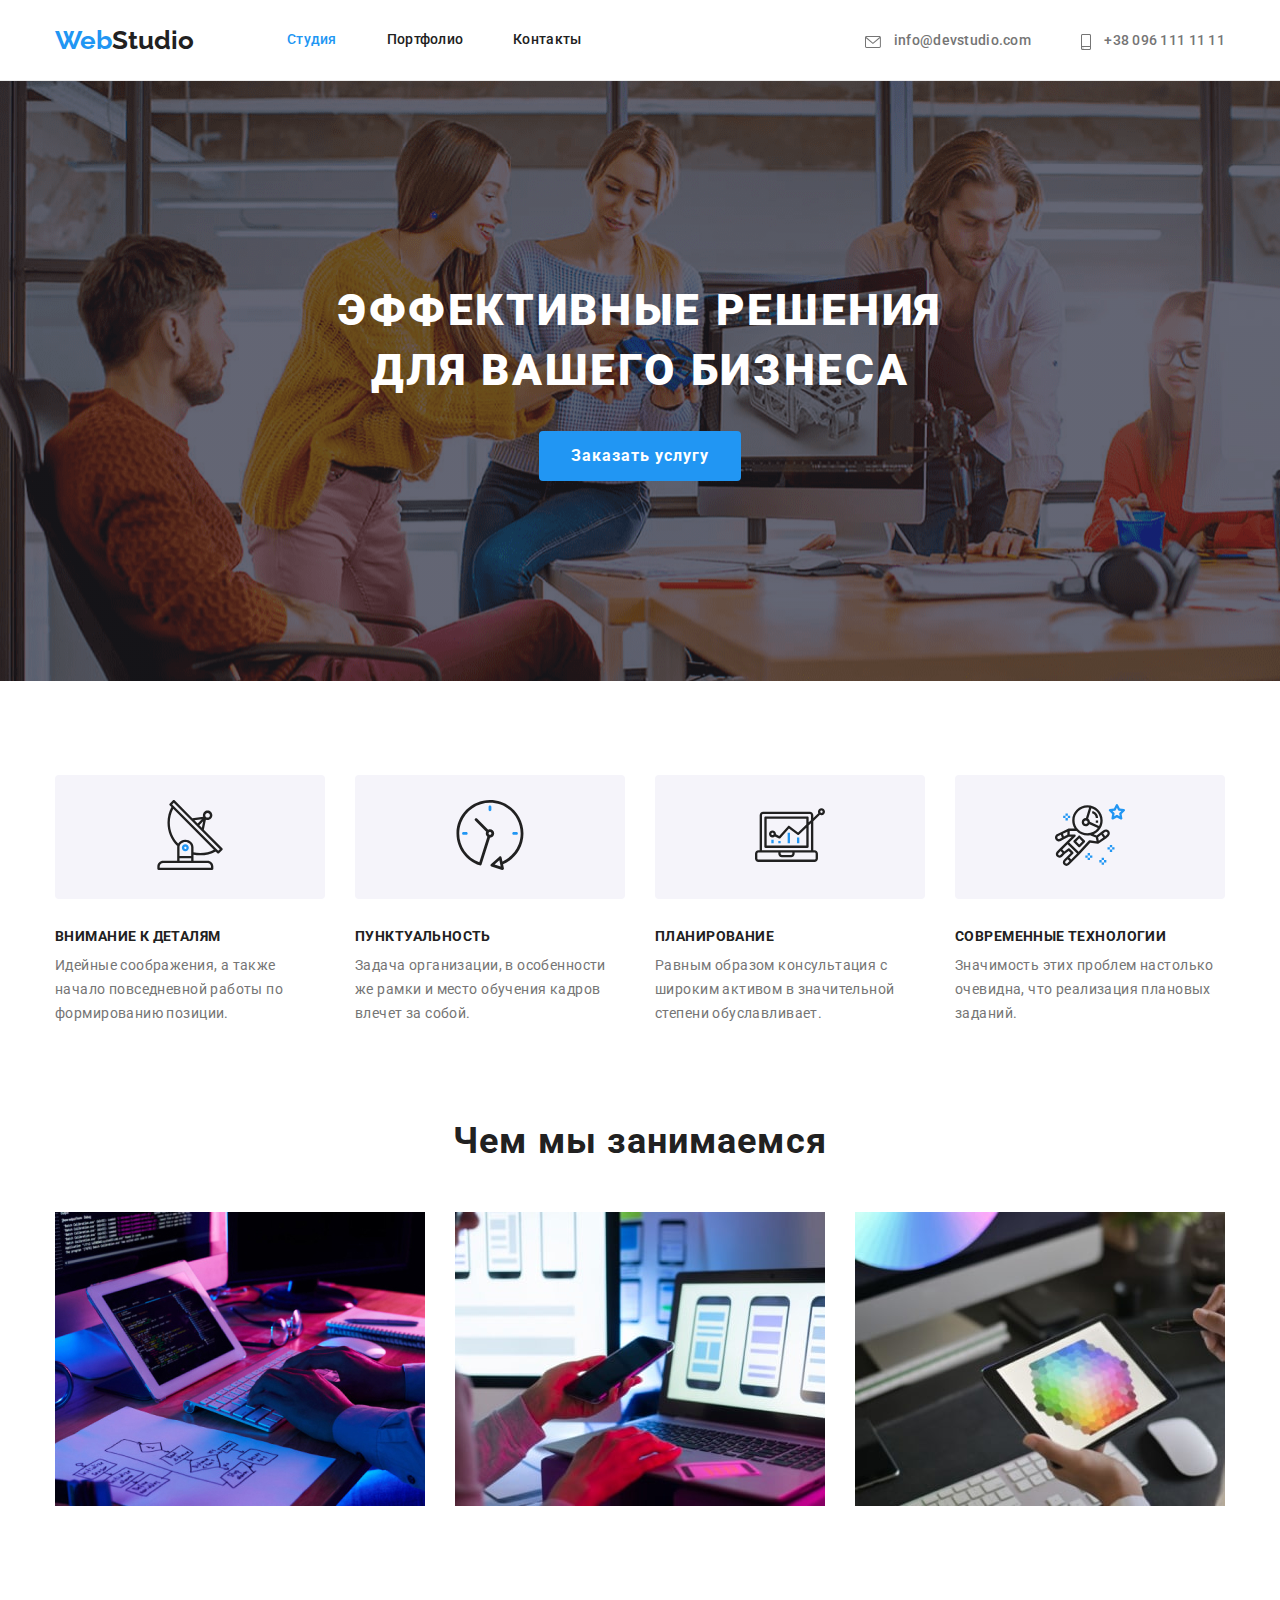
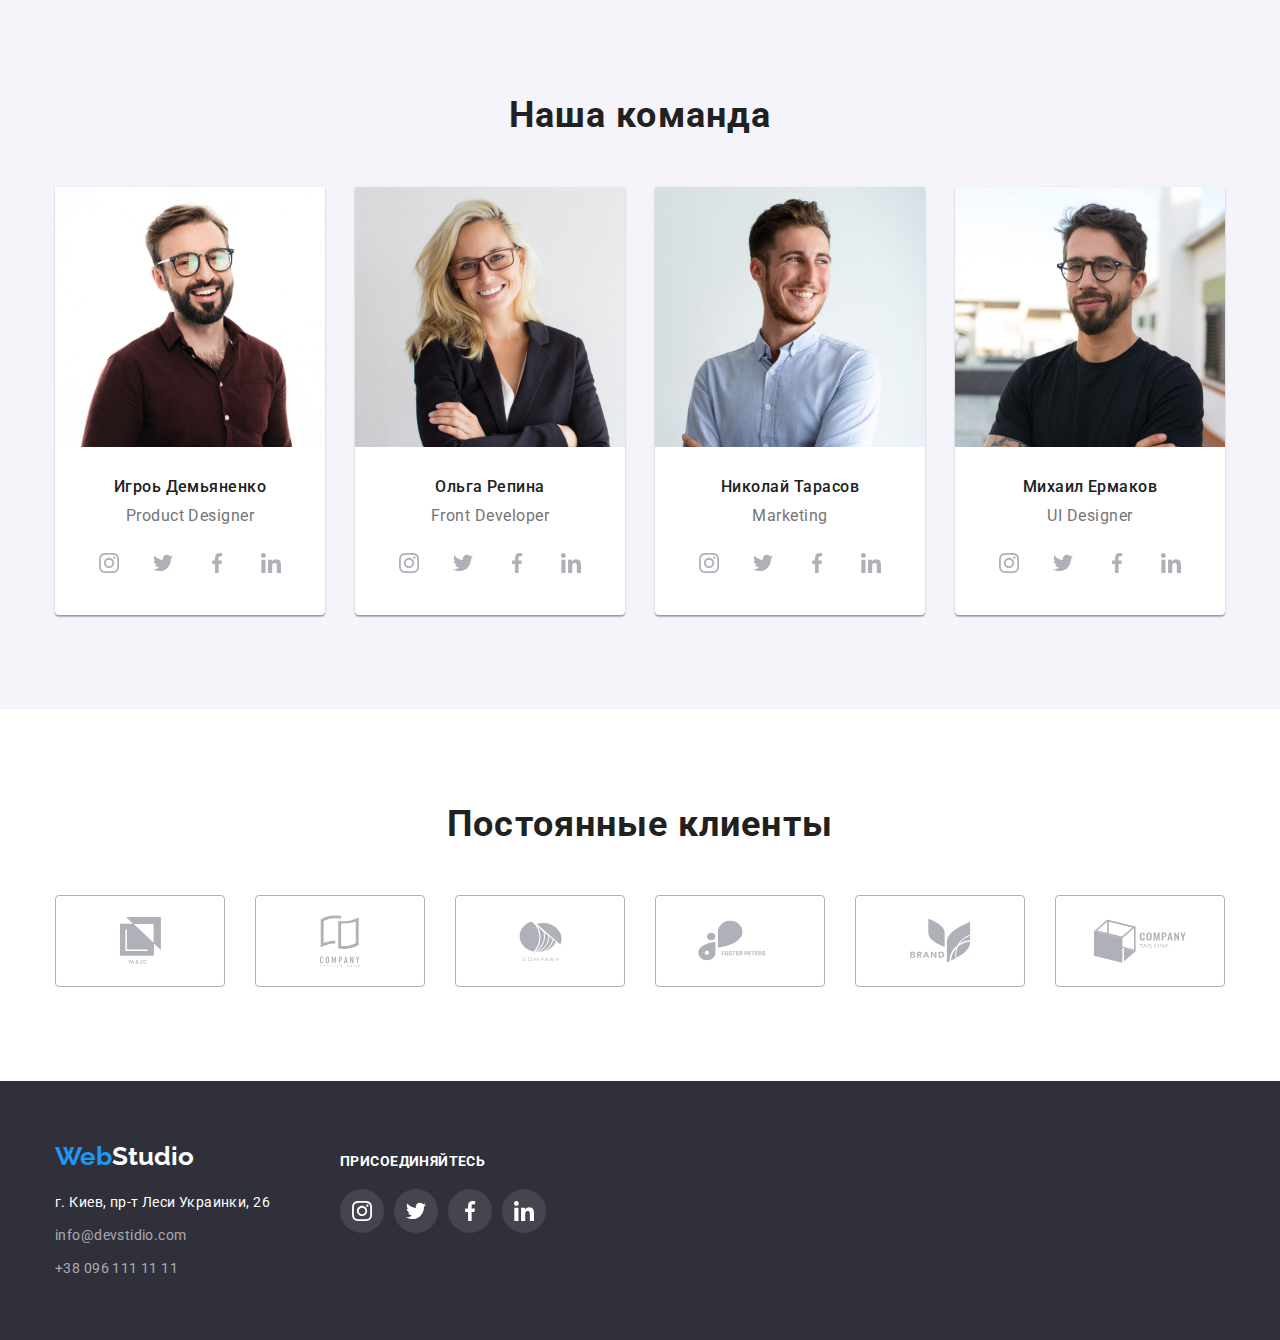
==== index.html @ 366e2a48 "First time" ====
<!DOCTYPE html>
<html lang="ru">
<head>
    <link rel="stylesheet" href="https://cdnjs.cloudflare.com/ajax/libs/modern-normalize/1.1.0/modern-normalize.min.css"
    integrity="sha512-wpPYUAdjBVSE4KJnH1VR1HeZfpl1ub8YT/NKx4PuQ5NmX2tKuGu6U/JRp5y+Y8XG2tV+wKQpNHVUX03MfMFn9Q=="
    crossorigin="anonymous" referrerpolicy="no-referrer" />
    <meta charset="UTF-8">
    <meta http-equiv="X-UA-Compatible" content="IE=edge">
    <meta name="viewport" content="width=device-width, initial-scale=1.0">
    <!-- Титул сайта -->
    <title>Главная</title>
    <!-- Шрифты -->
    <link rel="preconnect" href="https://fonts.googleapis.com">
    <link rel="preconnect" href="https://fonts.gstatic.com" crossorigin>
    <link href="https://fonts.googleapis.com/css2?family=Raleway:wght@400;500;700&family=Roboto:wght@400;500&display=swap" rel="stylesheet">
    <!-- Ссылка на CSs -->
    <link rel="stylesheet" href="css/style.css">
</head>

<body>
     <!-- Верхушка. Не изменяемая -->
    <header class="first-block">
        <div class="container">
            <!-- Логотип -->
            <a  href="" class="websudio link" lang="en"><span class="bluestudio">Web</span>Studio</a>   
            <!-- Навигация странницы -->
            <nav class="header-nav">
                <ul class="nav-list list">
                    <li class="nav-item"><a class="nav-element-blue link current" href="./index.html">Студия</a></li>
                    <li class="nav-item"><a class="nav-element-blue link" href="./portfolio.html">Портфолио</a></li>
                    <li class="nav-item"><a class="nav-element-blue link" href="">Контакты</a></li>
                </ul>
            </nav>
            <!-- Контакты мейл и телефон -->
            <ul class="email-phone list">
                <li class="item">
                    <a class="email link" href="mailto:info@devstidio.com">
                        <svg class="header-icon" width="16" height="12">
                            <use href="/image/sprite.svg#icon-envelope"></use>
                        </svg>
                        info@devstudio.com
                    </a>
                </li>
                <li class="item">
                    <a class="phone-number link" href="tel:+380961111111">
                        <svg class="header-icon" width="10" height="16">
                            <use href="/image/sprite.svg#icon-smartphone"></use>
                        </svg>
                        +38 096 111 11 11
                    </a>
                </li>
            </ul>
        </div>
    </header>
    <main class="main">
        <!-- Фон с текстом / Герой -->
        <section class="main-first-section">
            <h1 class="title-text">Эффективные решения<br> для вашего бизнеса</h1>
            <button class="main-button button" type="button">Заказать услугу</button>
        </section>
        <!-- Наши качества -->
        <section class="features-section">
            <div class="container">
                <ul class="features list"> 
                    <!-- Внимание к деталям -->
                    <li class="features-element item">
                        <div class="features-container">
                            <svg class="features-icon" width="70" height="70">
                                <use href="/image/sprite.svg#icon-antenna-1"></use>
                            </svg>
                        </div>
                        <h3 class="features-title">Внимание к деталям</h3>
                        <p class="features-text">Идейные соображения, а также начало повседневной работы по формированию позиции.</p>
                    </li>
                    <!-- Пунктуальность -->
                    <li class="features-element item">
                        <div class="features-container">
                            <svg class="features-icon" width="70" height="70">
                                <use href="/image/sprite.svg#icon-clock-1"></use>
                            </svg>
                        </div>
                        <h3 class="features-title">Пунктуальность</h3>
                        <p class="features-text">Задача организации, в особенности же рамки и место обучения кадров влечет за собой.</p>
                    </li>
                    <!-- Планирование -->
                    <li class="features-element item">
                        <div class="features-container">
                            <svg class="features-icon" width="70" height="70">
                                <use href="/image/sprite.svg#icon-diagram-1"></use>
                            </svg>
                        </div>
                        <h3 class="features-title">Планирование</h3>
                        <p class="features-text">Равным образом консультация с широким активом в значительной степени обуславливает.</p>
                    </li>
                    <!-- Современные технологии -->
                    <li class="features-element item">
                        <div class="features-container">
                            <svg class="features-icon" width="70" height="70">
                                <use href="/image/sprite.svg#icon-astronaut-1"></use>
                            </svg>
                        </div>
                        <h3 class="features-title">Современные технологии</h3>
                        <p class="features-text">Значимость этих проблем настолько очевидна, что реализация плановых заданий.</p>
                    </li>
                </ul>
            </div>
        </section>
        <!-- Чем мы занимаемся -->
        <section class="work">
            <div class="container">
                <h2 class="work-title">Чем мы занимаемся</h2>
                <!-- Флекс с картинками -->
                <ul class="work-list list">
                    <li class="work-image item"><img class="work-image" src="image/img-1.jpg" width="370" height="294" alt="блокноты и планшет"></li>
                    <li class="work-image item"><img class="work-image" src="image/img-2.jpg" width="370" height="294" alt="презентация на экранах"></li>
                    <li class="work-image item"><img class="work-image" src="image/img-3.jpg" width="370" height="294" alt="рисование с помощью палитры"></li>
                </ul>
            </div>
        </section>
        <!-- Наша команда -->
        <section class="team">
            <div class="container">
                <h2 class="team-title">Наша команда</h2>
                <!-- Флекс с блоками -->
                <ul class="team-list list">
                    <!-- Игорь Демьяненко -->
                    <li class="team-item item">
                        <img class="team-images" src="image/img-igor.jpg" width="270" height="260" alt="Игорь Демьяненко">
                        <div class="card-box">
                            <h3 class="name">Игроь Демьяненко</h3>
                            <p class="profession" lang="en">Product Designer</p>
                            <ul class="social-list-icon">
                                <li class="social-item item"><a class="social-link link" href="">
                                    <svg class="social-icon" width="20" height="20">
                                        <use href="/image/sprite.svg#icon-instagram"></use>
                                    </svg></a>
                                </li>
                                <li class="social-item item"><a class="social-link link" href="">
                                        <svg class="social-icon" width="20" height="20">
                                            <use href="/image/sprite.svg#icon-twitter"></use>
                                        </svg></a>
                                </li>
                                <li class="social-item item"><a class="social-link link" href="">
                                        <svg class="social-icon" width="20" height="20">
                                            <use href="/image/sprite.svg#icon-facebook"></use>
                                        </svg></a>
                                </li>
                                <li class="social-item item"><a class="social-link link" href="">
                                        <svg class="social-icon" width="20" height="20">
                                            <use href="/image/sprite.svg#icon-linkedin"></use>
                                        </svg></a>
                                </li>
                            </ul>
                        </div>
                    </li>
                    <!-- Ольга Репина -->
                    <li class="team-item item">
                        <img class="team-images" src="image/img-olga.jpg" width="270" height="260" alt="Ольга Репина">
                        <div class="card-box">
                            <h3 class="name">Ольга Репина</h3>
                            <p class="profession" lang="en">Front Developer</p>
                            <ul class="social-list-icon">
                                <li class="social-item item"><a class="social-link link" href="">
                                    <svg class="social-icon" width="20" height="20">
                                        <use href="/image/sprite.svg#icon-instagram"></use>
                                    </svg></a>
                                </li>
                                <li class="social-item item"><a class="social-link link" href="">
                                        <svg class="social-icon" width="20" height="20">
                                            <use href="/image/sprite.svg#icon-twitter"></use>
                                        </svg></a>
                                </li>
                                <li class="social-item item"><a class="social-link link" href="">
                                        <svg class="social-icon" width="20" height="20">
                                            <use href="/image/sprite.svg#icon-facebook"></use>
                                        </svg></a>
                                </li>
                                <li class="social-item item"><a class="social-link link" href="">
                                        <svg class="social-icon" width="20" height="20">
                                            <use href="/image/sprite.svg#icon-linkedin"></use>
                                        </svg></a>
                                </li>
                            </ul>
                        </div>
                    </li>
                    <!-- Николай Тарасов -->
                    <li class="team-item item">
                        <img class="team-images" src="image/img-nikolay.jpg" width="270" height="260" alt="Николай Тарасов">
                        <div class="card-box">
                            <h3 class="name">Николай Тарасов</h3>
                            <p class="profession" lang="en">Marketing</p>
                            <ul class="social-list-icon">
                                <li class="social-item item"><a class="social-link link" href="">
                                    <svg class="social-icon" width="20" height="20">
                                        <use href="/image/sprite.svg#icon-instagram"></use>
                                    </svg></a>
                                </li>
                                <li class="social-item item"><a class="social-link link" href="">
                                        <svg class="social-icon" width="20" height="20">
                                            <use href="/image/sprite.svg#icon-twitter"></use>
                                        </svg></a>
                                </li>
                                <li class="social-item item"><a class="social-link link" href="">
                                        <svg class="social-icon" width="20" height="20">
                                            <use href="/image/sprite.svg#icon-facebook"></use>
                                        </svg></a>
                                </li>
                                <li class="social-item item"><a class="social-link link" href="">
                                        <svg class="social-icon" width="20" height="20">
                                            <use href="/image/sprite.svg#icon-linkedin"></use>
                                        </svg></a>
                                </li>
                            </ul>
                        </div>
                    </li>
                    <!-- Михаил Ермаков -->
                    <li class="team-item item">
                        <img class="team-images" src="image/img-mihail.jpg" width="270" height="260" alt="Михаил Ермаков">
                        <div class="card-box">
                            <h3 class="name">Михаил Ермаков</h3>
                            <p class="profession" lang="en">UI Designer</p>
                            <ul class="social-list-icon">
                                <li class="social-item item"><a class="social-link link" href="">
                                    <svg class="social-icon" width="20" height="20">
                                        <use href="/image/sprite.svg#icon-instagram"></use>
                                    </svg></a>
                                </li>
                                <li class="social-item item"><a class="social-link link" href="">
                                        <svg class="social-icon" width="20" height="20">
                                            <use href="/image/sprite.svg#icon-twitter"></use>
                                        </svg></a>
                                </li>
                                <li class="social-item item"><a class="social-link link" href="">
                                        <svg class="social-icon" width="20" height="20">
                                            <use href="/image/sprite.svg#icon-facebook"></use>
                                        </svg></a>
                                </li>
                                <li class="social-item item"><a class="social-link link" href="">
                                        <svg class="social-icon" width="20" height="20">
                                            <use href="/image/sprite.svg#icon-linkedin"></use>
                                        </svg></a>
                                </li>
                            </ul>
                        </div>
                    </li>
                </ul>
            </div>
        </section>
        <section>
            <div class="container">
                <h2 class="our-clients">Постоянные клиенты</h2>
                <ul class="clients-list">
                    <li class="clients-item">
                        <a class="clients-link" href="">
                            <svg class="client-icon" width="41" height="47">
                                <use href="/image/sprite.svg#icon-company-1"></use>
                            </svg>
                        </a>
                    </li>
                    <li class="clients-item">
                        <a class="clients-link" href="">
                            <svg class="client-icon" width="40" height="52">
                                <use href="/image/sprite.svg#icon-company-2"></use>
                            </svg>
                        </a>
                    </li>
                    <li class="clients-item">
                        <a class="clients-link" href="">
                            <svg class="client-icon" width="43" height="42">
                                <use href="/image/sprite.svg#icon-company-3"></use>
                            </svg>
                        </a>
                    </li>
                    <li class="clients-item">
                        <a class="clients-link" href="">
                            <svg class="client-icon" width="84" height="41">
                                <use href="/image/sprite.svg#icon-company-4"></use>
                            </svg>
                        </a>
                    </li>
                    <li class="clients-item">
                        <a class="clients-link" href="">
                            <svg class="client-icon" width="63" height="45">
                                <use href="/image/sprite.svg#icon-company-5"></use>
                            </svg>
                        </a>
                    </li>
                    <li class="clients-item">
                        <a class="clients-link" href="">
                            <svg class="client-icon" width="94" height="44">
                                <use href="/image/sprite.svg#icon-company-6"></use>
                            </svg>
                        </a>
                    </li>
                </ul>
            </div>
        </section>
    </main>
    <!-- Подвал -->
    <footer class="footer">
        <div class="container footer-conatiner">
            <div class="first-footer-container"><a class="footer-websudio link" href="" lang="en">Web<span class="footer-studio">Studio</span></a>
                <address class="address">
                    <ul class="address-list list">
                        <li class="address-item item"><a class="address-link link" href="https://goo.gl/maps/jx5UDZ7HyUH2J9UP6" target="blank" rel="nofollow noopener noreferrer" >г. Киев, пр-т Леси Украинки, 26</a></li>
                        <li class="address-item item"><a class="footer-email link" href="mailto:info@devstidio.com">info@devstidio.com</a></li>
                        <li class="address-item item"><a class="footer-phone-number link" href="tel:+380961111111">+38 096 111 11 11</a></li>
                    </ul>
                </address>
            </div>
            <div class="second-footer-container">
                <p class="footer-social-text">Присоединяйтесь</p>
                <ul class="footer-social-list-icon">
                    <li class="footer-social-item item"><a class="footer-social-link link" href="">
                            <svg class="footer-social-icon" width="20" height="20">
                                <use href="/image/sprite.svg#icon-instagram"></use>
                            </svg></a>
                    </li>
                    <li class="footer-social-item item"><a class="footer-social-link link" href="">
                            <svg class="footer-social-icon" width="20" height="20">
                                <use href="/image/sprite.svg#icon-twitter"></use>
                            </svg></a>
                    </li>
                    <li class="footer-social-item item"><a class="footer-social-link link" href="">
                            <svg class="footer-social-icon" width="20" height="20">
                                <use href="/image/sprite.svg#icon-facebook"></use>
                            </svg></a>
                    </li>
                    <li class="footer-social-item item"><a class="footer-social-link link" href="">
                            <svg class="footer-social-icon" width="20" height="20">
                                <use href="/image/sprite.svg#icon-linkedin"></use>
                            </svg></a>
                    </li>
                </ul>
            </div>
        </div>
    </footer>
</body>
</html>
---- css/style.css ----
/*Обнуление*/
* {
  padding: 0;
  margin: 0;
  border: 0;
}
html {
  box-sizing: border-box;
}
*,
*::after,
*::before {
  box-sizing: inherit;
}
:root {
  --main-title-color: #fff;
  --secondary-title-color: #212121;
  --main-text-color: #212121;
  --secondery-text-color: #757575;
  --accent-color: #2196f3;
  --main-backround-color: #2f303a;
  --secondary-bacground-color: #2196f3;
  --third-bacground-color: #f5f4fa;
  --main-basic-white: #fff;
  --border-color: #ececec;
  --icon-colors: #afb1b8;
}
body {
  font-family: "roboto", sans-serif;
  color: var(--main-text-color);
}
ul {
  list-style: none;
}
a {
  text-decoration: none;
  color: var(--main-text-color);
}
.container {
  width: 1200px;
  padding: 0 15px;
  margin-left: auto;
  margin-right: auto;
}
/* ------------------HEADER-------------------- */
.link {
  text-decoration: none;
}
.link:visited {
  color: var(--main-text-color);
}
.list {
  list-style: none;
}
.first-block {
  border-bottom: 1px solid var(--border-color);
}
.header-nav {
  margin-left: 93px;
}
.first-block .container {
  display: flex;
  align-items: center;
}
.nav-list .link {
  padding: 32px 0px;
}
.email-phone .link {
  padding: 32px 0px;
}
.websudio {
  font-family: "Raleway", sans-serif;
  font-weight: 700;
  font-size: 26px;
  text-decoration: none;
  padding: 24px 0px;
}
.websudio:visited {
  color: var(--main-text-color);
}
.bluestudio {
  color: var(--accent-color);
}
.nav-list {
  display: flex;
  font-family: "Roboto", sans-serif;
  font-weight: 500;
  font-size: 14px;
  line-height: 1.14;
  letter-spacing: 0.02em;
}
.nav-item:not(:last-child) {
  margin-right: 50px;
}
.nav-element-blue {
  display: block;
}
.nav-element-blue:hover,
.nav-element-blue:focus {
  color: var(--accent-color);
}
.nav-element-blue.current {
  color: var(--accent-color);
}

/* EMAIL AND PHONE NUMBER */
.email-phone {
  display: flex;
  margin-left: auto;
}
.email-phone .item + .item {
  margin-left: 50px;
}
.email,
.phone-number {
  text-decoration: none;
  font-style: normal;
  font-weight: 500;
  font-size: 14px;
  line-height: 1.14;
  letter-spacing: 0.02em;
  color: var(--secondery-text-color);
}
.email:hover,
.email:focus {
  color: var(--accent-color);
}
.phone-number:hover,
.phone-number:focus {
  color: var(--accent-color);
}
.header-icon {
  margin-right: 10px;
  fill: currentColor;
  vertical-align: middle;
}

/* ------------------HERO-------------------- */
.main-first-section {
  background-image: linear-gradient(
      rgba(47, 48, 58, 0.4),
      rgba(47, 48, 58, 0.4)
    ),
    url(/image/hero-background-min.png);
  text-align: center;
  padding: 200px 0px;
  max-width: 1600px;
  margin: 0 auto;
}
.title-text {
  display: block;
  font-style: normal;
  font-weight: 900;
  font-size: 44px;
  line-height: 1.36;
  letter-spacing: 0.06em;
  text-transform: uppercase;
  color: var(--main-title-color);
}
.main-button {
  font-family: inherit;
  margin-top: 30px;
  padding: 10px 32px 10px 32px;
  font-weight: 700;
  font-size: 16px;
  line-height: 1.87;
  letter-spacing: 0.06em;
  background-color: var(--secondary-bacground-color);
  color: var(--main-title-color);
  min-width: 200px;
}
.button {
  border-radius: 4px;
}
/* ------------------FEATURES-------------------- */
.features-section {
  padding: 94px 0;
}
.features {
  display: flex;
}
.features .item {
  width: calc((100% - 90px) / 4);
}
.features .item + .item {
  margin-left: 30px;
  /* width: 270px; */
}
.features-title {
  font-weight: 700;
  font-size: 14px;
  line-height: 1.14;
  letter-spacing: 0.03em;
  text-transform: uppercase;
}
.features-text {
  margin-top: 10px;
  width: 270px;
  font-size: 14px;
  line-height: 1.71;
  letter-spacing: 0.03em;
  color: var(--secondery-text-color);
}
/* ------------------WORK-------------------- */
.work {
  padding-bottom: 94px;
}
.work-title {
  font-weight: 700;
  font-size: 36px;
  line-height: 1.17;
  text-align: center;
  letter-spacing: 0.03em;
  margin-bottom: 50px;
}
.work-list {
  display: flex;
  justify-content: space-between;
  flex-wrap: wrap;
}
.work-image {
  display: block;
}
.features-container {
  background-color: #f5f4fa;
  border-radius: 4px;
  padding-top: 25px;
  padding-bottom: 25px;
  margin-bottom: 30px;
  text-align: center;
}

/* ------------------TEAM-------------------- */
.team {
  background-color: var(--third-bacground-color);
  padding-top: 94px;
  padding-bottom: 94px;
}
.team-title {
  margin-bottom: 50px;
  font-weight: 700;
  font-size: 36px;
  line-height: 1.17;
  text-align: center;
  letter-spacing: 0.03em;
}
.team-list {
  display: flex;
}
.team-item {
  background-color: var(--main-basic-white);
  /* width: 270px; */
  width: calc((100% - 90px) / 4);
  box-shadow: 0px 1px 3px rgba(0, 0, 0, 0.12), 0px 1px 1px rgba(0, 0, 0, 0.14),
    0px 2px 1px rgba(0, 0, 0, 0.2);
  border-radius: 0px 0px 4px 4px;
}
.team-item + .team-item {
  margin-left: 30px;
}
.team-images {
  display: block;
}
.card-box {
  margin: 30px 0px;
}
.name {
  font-weight: 500;
  font-size: 16px;
  line-height: 1.19;
  text-align: center;
  letter-spacing: 0.03em;
}
.profession {
  font-weight: normal;
  font-size: 16px;
  line-height: 1.19;
  text-align: center;
  letter-spacing: 0.03em;
  color: var(--secondery-text-color);
  margin-top: 10px;
}
.social-list-icon {
  display: flex;
  justify-content: center;
  margin-top: 16px;
}
.social-link {
  width: 100%;
  height: 100%;
  border-radius: 50%;
  display: flex;
  justify-content: center;
  background-color: #ffffff;
  align-items: center;
}
.social-list-icon .social-item + .social-item {
  margin-left: 10px;
}
.social-item {
  width: 44px;
  height: 44px;
}
.social-icon {
  fill: var(--icon-colors);
}
.social-link:hover .social-icon,
.social-link:focus .social-icon {
  fill: #fff;
}
.social-link:hover,
.social-link:focus {
  background-color: var(--accent-color);
}

/* ------------------НАШИ КЛИЕНТЫ-------------- */
.our-clients {
  font-weight: 700;
  font-size: 36px;
  line-height: 1.17;
  text-align: center;
  letter-spacing: 0.03em;
  padding-top: 94px;
}
.clients-list {
  margin-top: 50px;
  padding-bottom: 94px;
  display: flex;
  justify-content: space-between;
}
.clients-item {
  width: 170px;
  height: 92px;
  border: 1px solid var(--icon-colors);
  border-radius: 4px;
  text-align: center;
}
.clients-link {
  width: 100%;
  height: 100%;
  display: flex;
  align-items: center;
  justify-content: center;
}
.client-icon {
  fill: var(--icon-colors);
}
.clients-item:hover,
.clients-item:focus {
  border: 1px solid var(--accent-color);
}
.clients-item:hover .client-icon,
.clients-item:focus .client-icon {
  fill: var(--accent-color);
}
/* ------------------FOOTER-------------------- */
.footer {
  background-color: var(--main-backround-color);
  padding-top: 60px;
  padding-bottom: 60px;
}
.footer-conatiner {
  display: flex;
}
.second-footer-container {
  margin-left: 70px;
  padding-top: 12px;
}
.footer-websudio {
  font-family: "Raleway", sans-serif;
  font-style: normal;
  font-weight: 700;
  font-size: 26px;
  text-decoration: none;
  color: var(--accent-color);
  display: block;
  margin-bottom: 20px;
}
.footer-websudio:visited {
  color: var(--accent-color);
}
.footer-studio {
  color: var(--main-basic-white);
}
.footer-sudio:visited {
  color: var(--main-basic-white);
}

.address-item {
  font-size: 14px;
  line-height: 1.71;
  letter-spacing: 0.03em;
  font-style: normal;
  color: rgba(255, 255, 255, 0.6);
}
.address-item + .address-item {
  margin-top: 9px;
}
.address-link {
  color: var(--main-basic-white);
}
.address-link:visited {
  color: var(--main-basic-white);
}
.footer-email:hover,
.footer-email:focus {
  color: var(--accent-color);
}
.footer-phone-number:hover,
.footer-phone-number:focus {
  color: var(--accent-color);
}
.footer-email,
.footer-phone-number {
  color: rgba(255, 255, 255, 0.6);
}
.footer-social-text {
  font-weight: 700;
  font-size: 14px;
  line-height: 1.14x;
  letter-spacing: 0.03em;
  text-transform: uppercase;
  color: var(--main-basic-white);
}
.footer-social-list-icon {
  display: flex;
  margin-top: 20px;
  justify-content: center;
}
.footer-social-link {
  width: 100%;
  height: 100%;
  border-radius: 50%;
  display: flex;
  justify-content: center;
  background: rgba(255, 255, 255, 0.1);
  align-items: center;
}
.footer-social-list-icon .footer-social-item + .footer-social-item {
  margin-left: 10px;
}
.footer-social-item {
  width: 44px;
  height: 44px;
}
.footer-social-icon {
  fill: var(--main-basic-white);
}
.footer-social-link:hover .footer-social-icon,
.footer-social-link:focus .footer-social-icon {
  fill: #fff;
}
.footer-social-link:hover,
.footer-social-link:focus {
  background-color: var(--accent-color);
}
/* ------------------!!!!PORTFOLIO!!!!-------------------- */
/* ------------------NAV BUTTON-------------------- */

.portfolio-section {
  padding: 94px 0px;
}
.nav-button-list {
  display: flex;
  justify-content: center;
  margin-bottom: 50px;
}

.p-button {
  font-weight: 500;
  font-size: 16px;
  line-height: 1.62;
  text-align: center;
  letter-spacing: 0.03em;
  padding: 6px 22px 6px 22px;
  background-color: var(--third-bacground-color);
}
.p-nav-item + .p-nav-item {
  margin-left: 8px;
}
.p-button.current {
  color: var(--main-basic-white);
  background-color: var(--accent-color);
}
.p-button:hover,
.p-button:focus {
  color: var(--main-basic-white);
  background-color: var(--secondary-bacground-color);
  cursor: pointer;
  box-shadow: 0px 3px 1px rgba(0, 0, 0, 0.1), 0px 1px 2px rgba(0, 0, 0, 0.08),
    0px 2px 2px rgba(0, 0, 0, 0.12);
}
/* ------------------WORKS SECTION-------------------- */
.p-works-list {
  display: flex;
  flex-wrap: wrap;
  margin-left: -30px;
  margin-top: -30px;
}

.p-works-item {
  width: calc(100% / 3 - 30px);
  margin-top: 30px;
  margin-left: 30px;
}
.p-works-item:focus,
.p-works-item:hover {
  box-shadow: 0px 1px 1px rgba(0, 0, 0, 0.12), 0px 4px 4px rgba(0, 0, 0, 0.06),
    1px 4px 6px rgba(0, 0, 0, 0.16);
}

.card-text {
  padding: 20px 24px 20px 24px;
  border: 1px solid #eeeeee;
  border-top: none;
}
.p-title {
  font-weight: 700;
  font-size: 18px;
  line-height: 2;
  letter-spacing: 0.06em;
  color: var(--secondary-title-color);
  margin-bottom: 4px;
  color: var(--main-text-color);
}
.p-text {
  font-weight: normal;
  font-size: 16px;
  line-height: 1.87;
  letter-spacing: 0.03em;
  color: var(--secondery-text-color);
}
.works-img {
  display: block;
}
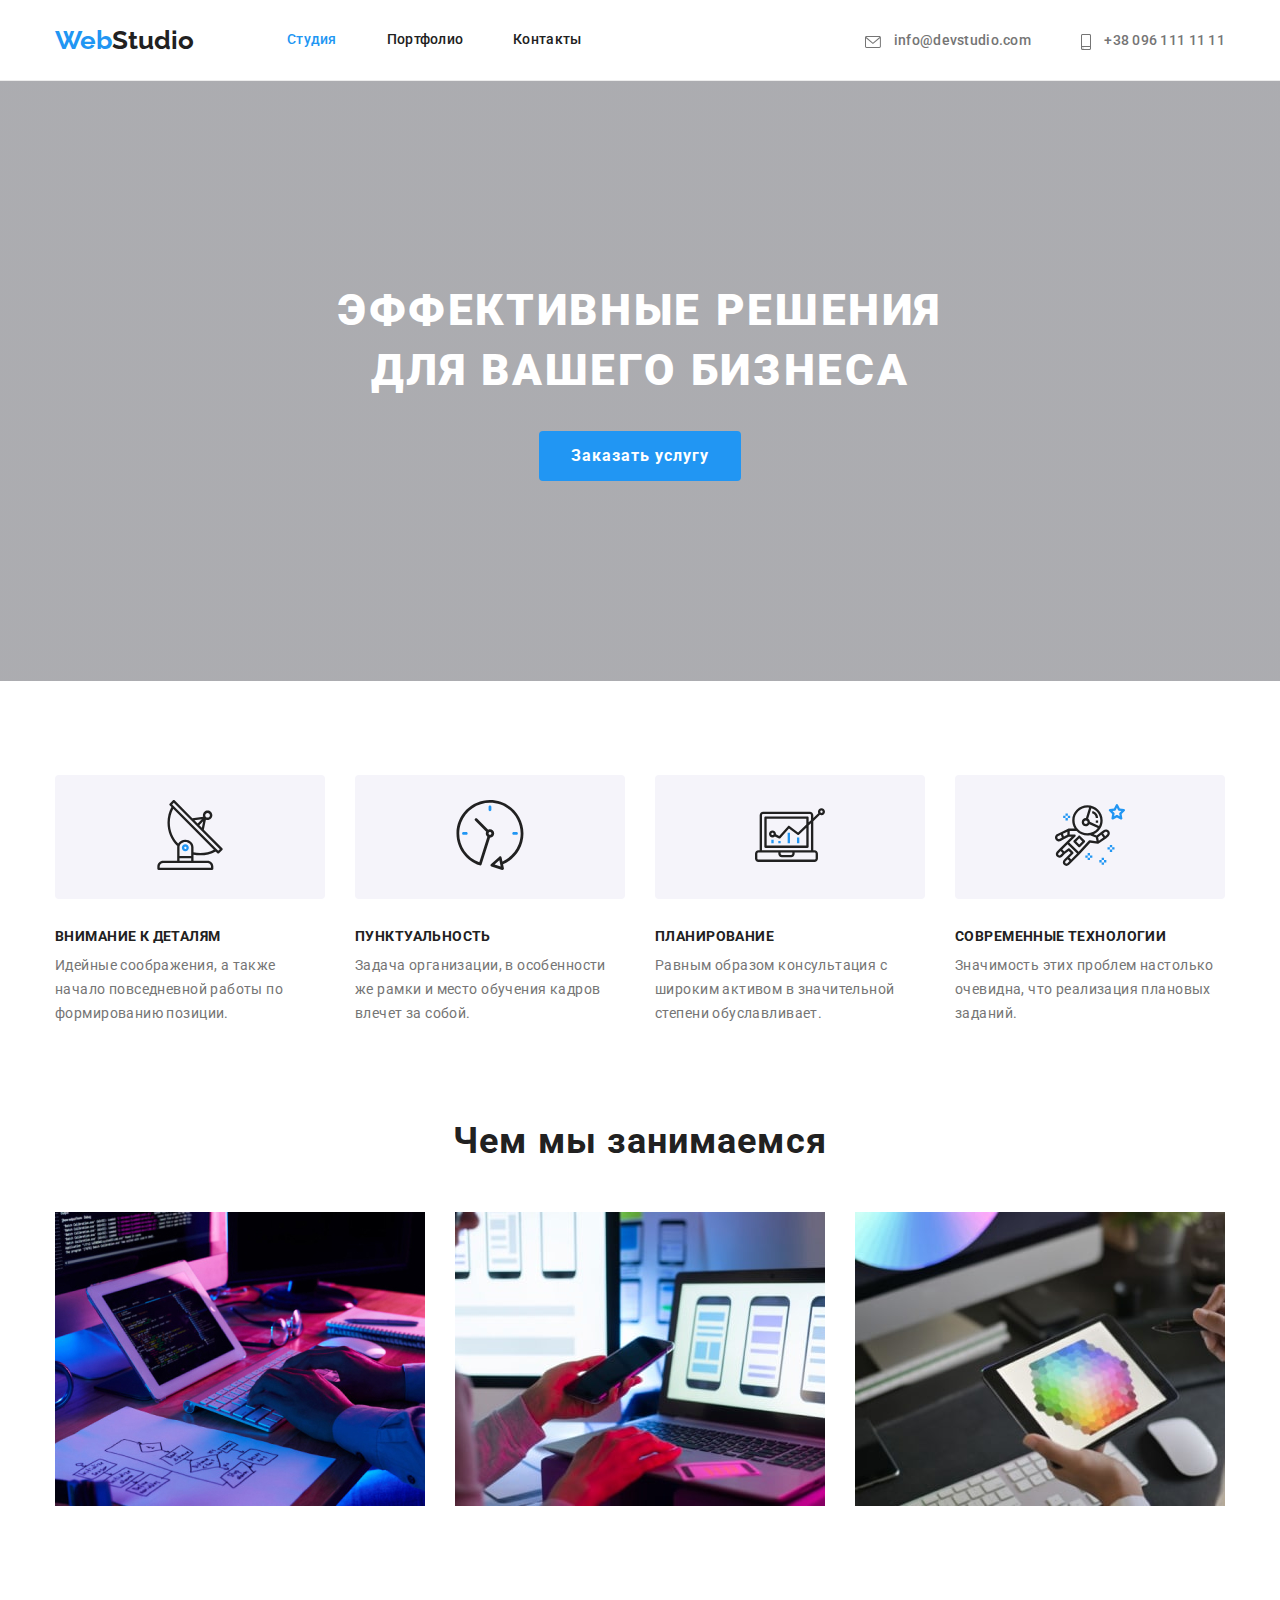
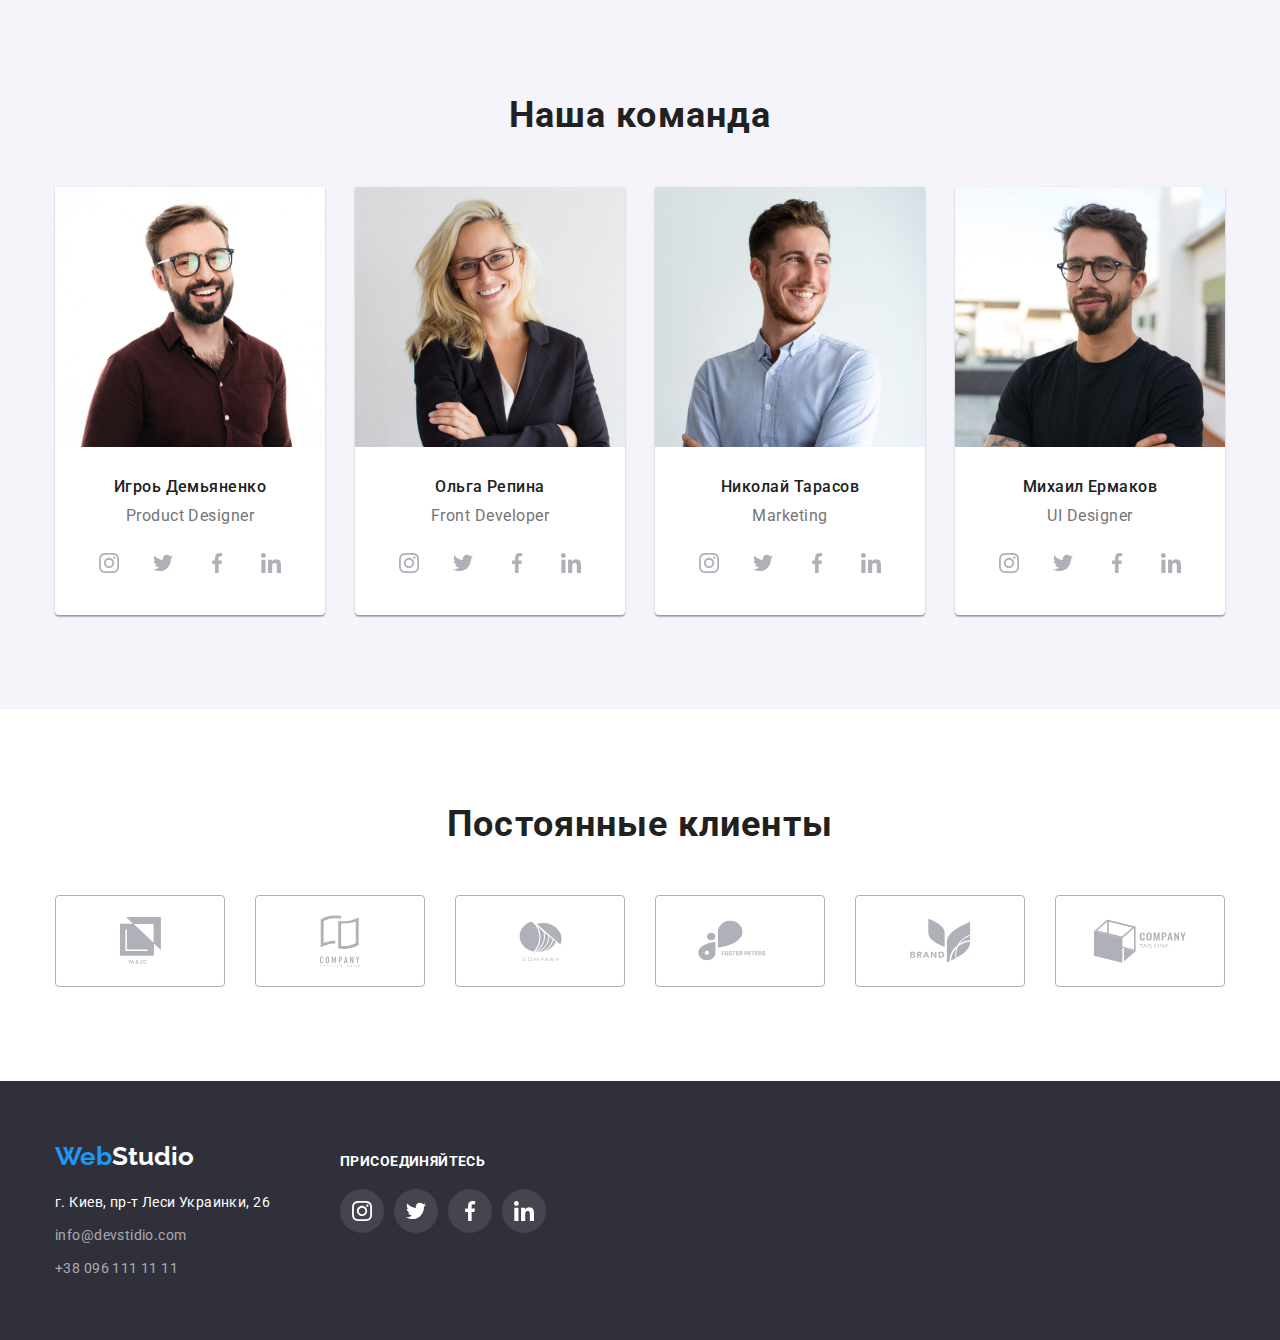
==== commit cb43a3bd: "link points" ====
--- a/index.html
+++ b/index.html
@@ -36,7 +36,7 @@
                 <li class="item">
                     <a class="email link" href="mailto:info@devstidio.com">
                         <svg class="header-icon" width="16" height="12">
-                            <use href="/image/sprite.svg#icon-envelope"></use>
+                            <use href="./image/sprite.svg#icon-envelope"></use>
                         </svg>
                         info@devstudio.com
                     </a>
@@ -44,7 +44,7 @@
                 <li class="item">
                     <a class="phone-number link" href="tel:+380961111111">
                         <svg class="header-icon" width="10" height="16">
-                            <use href="/image/sprite.svg#icon-smartphone"></use>
+                            <use href="./image/sprite.svg#icon-smartphone"></use>
                         </svg>
                         +38 096 111 11 11
                     </a>
@@ -66,7 +66,7 @@
                     <li class="features-element item">
                         <div class="features-container">
                             <svg class="features-icon" width="70" height="70">
-                                <use href="/image/sprite.svg#icon-antenna-1"></use>
+                                <use href="./image/sprite.svg#icon-antenna-1"></use>
                             </svg>
                         </div>
                         <h3 class="features-title">Внимание к деталям</h3>
@@ -76,7 +76,7 @@
                     <li class="features-element item">
                         <div class="features-container">
                             <svg class="features-icon" width="70" height="70">
-                                <use href="/image/sprite.svg#icon-clock-1"></use>
+                                <use href="./image/sprite.svg#icon-clock-1"></use>
                             </svg>
                         </div>
                         <h3 class="features-title">Пунктуальность</h3>
@@ -86,7 +86,7 @@
                     <li class="features-element item">
                         <div class="features-container">
                             <svg class="features-icon" width="70" height="70">
-                                <use href="/image/sprite.svg#icon-diagram-1"></use>
+                                <use href="./image/sprite.svg#icon-diagram-1"></use>
                             </svg>
                         </div>
                         <h3 class="features-title">Планирование</h3>
@@ -96,7 +96,7 @@
                     <li class="features-element item">
                         <div class="features-container">
                             <svg class="features-icon" width="70" height="70">
-                                <use href="/image/sprite.svg#icon-astronaut-1"></use>
+                                <use href="./image/sprite.svg#icon-astronaut-1"></use>
                             </svg>
                         </div>
                         <h3 class="features-title">Современные технологии</h3>
@@ -132,22 +132,22 @@
                             <ul class="social-list-icon">
                                 <li class="social-item item"><a class="social-link link" href="">
                                     <svg class="social-icon" width="20" height="20">
-                                        <use href="/image/sprite.svg#icon-instagram"></use>
+                                        <use href="./image/sprite.svg#icon-instagram"></use>
                                     </svg></a>
                                 </li>
                                 <li class="social-item item"><a class="social-link link" href="">
                                         <svg class="social-icon" width="20" height="20">
-                                            <use href="/image/sprite.svg#icon-twitter"></use>
-                                        </svg></a>
-                                </li>
-                                <li class="social-item item"><a class="social-link link" href="">
-                                        <svg class="social-icon" width="20" height="20">
-                                            <use href="/image/sprite.svg#icon-facebook"></use>
-                                        </svg></a>
-                                </li>
-                                <li class="social-item item"><a class="social-link link" href="">
-                                        <svg class="social-icon" width="20" height="20">
-                                            <use href="/image/sprite.svg#icon-linkedin"></use>
+                                            <use href="./image/sprite.svg#icon-twitter"></use>
+                                        </svg></a>
+                                </li>
+                                <li class="social-item item"><a class="social-link link" href="">
+                                        <svg class="social-icon" width="20" height="20">
+                                            <use href="./image/sprite.svg#icon-facebook"></use>
+                                        </svg></a>
+                                </li>
+                                <li class="social-item item"><a class="social-link link" href="">
+                                        <svg class="social-icon" width="20" height="20">
+                                            <use href="./image/sprite.svg#icon-linkedin"></use>
                                         </svg></a>
                                 </li>
                             </ul>
@@ -162,22 +162,22 @@
                             <ul class="social-list-icon">
                                 <li class="social-item item"><a class="social-link link" href="">
                                     <svg class="social-icon" width="20" height="20">
-                                        <use href="/image/sprite.svg#icon-instagram"></use>
+                                        <use href="./image/sprite.svg#icon-instagram"></use>
                                     </svg></a>
                                 </li>
                                 <li class="social-item item"><a class="social-link link" href="">
                                         <svg class="social-icon" width="20" height="20">
-                                            <use href="/image/sprite.svg#icon-twitter"></use>
-                                        </svg></a>
-                                </li>
-                                <li class="social-item item"><a class="social-link link" href="">
-                                        <svg class="social-icon" width="20" height="20">
-                                            <use href="/image/sprite.svg#icon-facebook"></use>
-                                        </svg></a>
-                                </li>
-                                <li class="social-item item"><a class="social-link link" href="">
-                                        <svg class="social-icon" width="20" height="20">
-                                            <use href="/image/sprite.svg#icon-linkedin"></use>
+                                            <use href="./image/sprite.svg#icon-twitter"></use>
+                                        </svg></a>
+                                </li>
+                                <li class="social-item item"><a class="social-link link" href="">
+                                        <svg class="social-icon" width="20" height="20">
+                                            <use href="./image/sprite.svg#icon-facebook"></use>
+                                        </svg></a>
+                                </li>
+                                <li class="social-item item"><a class="social-link link" href="">
+                                        <svg class="social-icon" width="20" height="20">
+                                            <use href="./image/sprite.svg#icon-linkedin"></use>
                                         </svg></a>
                                 </li>
                             </ul>
@@ -192,22 +192,22 @@
                             <ul class="social-list-icon">
                                 <li class="social-item item"><a class="social-link link" href="">
                                     <svg class="social-icon" width="20" height="20">
-                                        <use href="/image/sprite.svg#icon-instagram"></use>
+                                        <use href="./image/sprite.svg#icon-instagram"></use>
                                     </svg></a>
                                 </li>
                                 <li class="social-item item"><a class="social-link link" href="">
                                         <svg class="social-icon" width="20" height="20">
-                                            <use href="/image/sprite.svg#icon-twitter"></use>
-                                        </svg></a>
-                                </li>
-                                <li class="social-item item"><a class="social-link link" href="">
-                                        <svg class="social-icon" width="20" height="20">
-                                            <use href="/image/sprite.svg#icon-facebook"></use>
-                                        </svg></a>
-                                </li>
-                                <li class="social-item item"><a class="social-link link" href="">
-                                        <svg class="social-icon" width="20" height="20">
-                                            <use href="/image/sprite.svg#icon-linkedin"></use>
+                                            <use href="./image/sprite.svg#icon-twitter"></use>
+                                        </svg></a>
+                                </li>
+                                <li class="social-item item"><a class="social-link link" href="">
+                                        <svg class="social-icon" width="20" height="20">
+                                            <use href="./image/sprite.svg#icon-facebook"></use>
+                                        </svg></a>
+                                </li>
+                                <li class="social-item item"><a class="social-link link" href="">
+                                        <svg class="social-icon" width="20" height="20">
+                                            <use href="./image/sprite.svg#icon-linkedin"></use>
                                         </svg></a>
                                 </li>
                             </ul>
@@ -222,22 +222,22 @@
                             <ul class="social-list-icon">
                                 <li class="social-item item"><a class="social-link link" href="">
                                     <svg class="social-icon" width="20" height="20">
-                                        <use href="/image/sprite.svg#icon-instagram"></use>
+                                        <use href="./image/sprite.svg#icon-instagram"></use>
                                     </svg></a>
                                 </li>
                                 <li class="social-item item"><a class="social-link link" href="">
                                         <svg class="social-icon" width="20" height="20">
-                                            <use href="/image/sprite.svg#icon-twitter"></use>
-                                        </svg></a>
-                                </li>
-                                <li class="social-item item"><a class="social-link link" href="">
-                                        <svg class="social-icon" width="20" height="20">
-                                            <use href="/image/sprite.svg#icon-facebook"></use>
-                                        </svg></a>
-                                </li>
-                                <li class="social-item item"><a class="social-link link" href="">
-                                        <svg class="social-icon" width="20" height="20">
-                                            <use href="/image/sprite.svg#icon-linkedin"></use>
+                                            <use href="./image/sprite.svg#icon-twitter"></use>
+                                        </svg></a>
+                                </li>
+                                <li class="social-item item"><a class="social-link link" href="">
+                                        <svg class="social-icon" width="20" height="20">
+                                            <use href="./image/sprite.svg#icon-facebook"></use>
+                                        </svg></a>
+                                </li>
+                                <li class="social-item item"><a class="social-link link" href="">
+                                        <svg class="social-icon" width="20" height="20">
+                                            <use href="./image/sprite.svg#icon-linkedin"></use>
                                         </svg></a>
                                 </li>
                             </ul>
@@ -253,42 +253,42 @@
                     <li class="clients-item">
                         <a class="clients-link" href="">
                             <svg class="client-icon" width="41" height="47">
-                                <use href="/image/sprite.svg#icon-company-1"></use>
+                                <use href="./image/sprite.svg#icon-company-1"></use>
                             </svg>
                         </a>
                     </li>
                     <li class="clients-item">
                         <a class="clients-link" href="">
                             <svg class="client-icon" width="40" height="52">
-                                <use href="/image/sprite.svg#icon-company-2"></use>
+                                <use href="./image/sprite.svg#icon-company-2"></use>
                             </svg>
                         </a>
                     </li>
                     <li class="clients-item">
                         <a class="clients-link" href="">
                             <svg class="client-icon" width="43" height="42">
-                                <use href="/image/sprite.svg#icon-company-3"></use>
+                                <use href="./image/sprite.svg#icon-company-3"></use>
                             </svg>
                         </a>
                     </li>
                     <li class="clients-item">
                         <a class="clients-link" href="">
                             <svg class="client-icon" width="84" height="41">
-                                <use href="/image/sprite.svg#icon-company-4"></use>
+                                <use href="./image/sprite.svg#icon-company-4"></use>
                             </svg>
                         </a>
                     </li>
                     <li class="clients-item">
                         <a class="clients-link" href="">
                             <svg class="client-icon" width="63" height="45">
-                                <use href="/image/sprite.svg#icon-company-5"></use>
+                                <use href="./image/sprite.svg#icon-company-5"></use>
                             </svg>
                         </a>
                     </li>
                     <li class="clients-item">
                         <a class="clients-link" href="">
                             <svg class="client-icon" width="94" height="44">
-                                <use href="/image/sprite.svg#icon-company-6"></use>
+                                <use href="./image/sprite.svg#icon-company-6"></use>
                             </svg>
                         </a>
                     </li>
@@ -313,22 +313,22 @@
                 <ul class="footer-social-list-icon">
                     <li class="footer-social-item item"><a class="footer-social-link link" href="">
                             <svg class="footer-social-icon" width="20" height="20">
-                                <use href="/image/sprite.svg#icon-instagram"></use>
+                                <use href="./image/sprite.svg#icon-instagram"></use>
                             </svg></a>
                     </li>
                     <li class="footer-social-item item"><a class="footer-social-link link" href="">
                             <svg class="footer-social-icon" width="20" height="20">
-                                <use href="/image/sprite.svg#icon-twitter"></use>
+                                <use href="./image/sprite.svg#icon-twitter"></use>
                             </svg></a>
                     </li>
                     <li class="footer-social-item item"><a class="footer-social-link link" href="">
                             <svg class="footer-social-icon" width="20" height="20">
-                                <use href="/image/sprite.svg#icon-facebook"></use>
+                                <use href="./image/sprite.svg#icon-facebook"></use>
                             </svg></a>
                     </li>
                     <li class="footer-social-item item"><a class="footer-social-link link" href="">
                             <svg class="footer-social-icon" width="20" height="20">
-                                <use href="/image/sprite.svg#icon-linkedin"></use>
+                                <use href="./image/sprite.svg#icon-linkedin"></use>
                             </svg></a>
                     </li>
                 </ul>
--- a/css/style.css
+++ b/css/style.css
@@ -141,7 +141,7 @@
       rgba(47, 48, 58, 0.4),
       rgba(47, 48, 58, 0.4)
     ),
-    url(/image/hero-background-min.png);
+    url(./image/hero-background-min.png);
   text-align: center;
   padding: 200px 0px;
   max-width: 1600px;
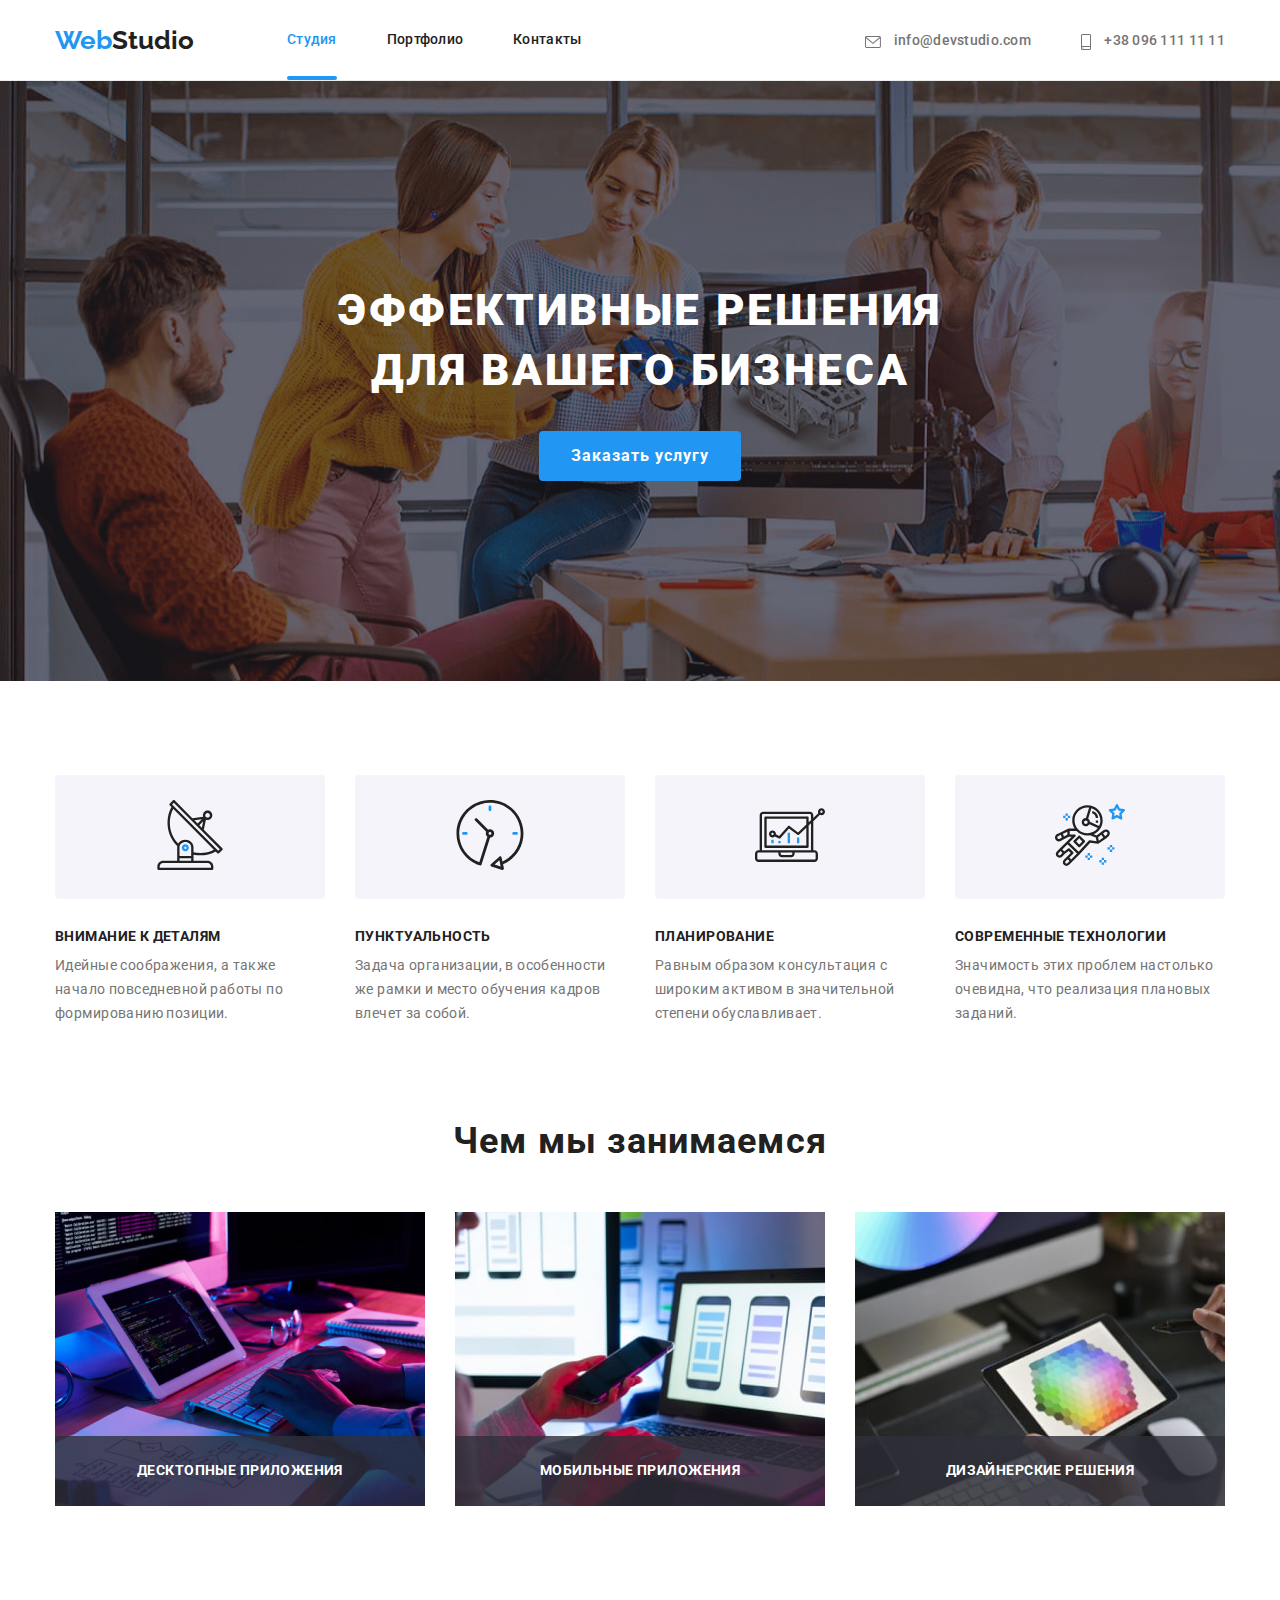
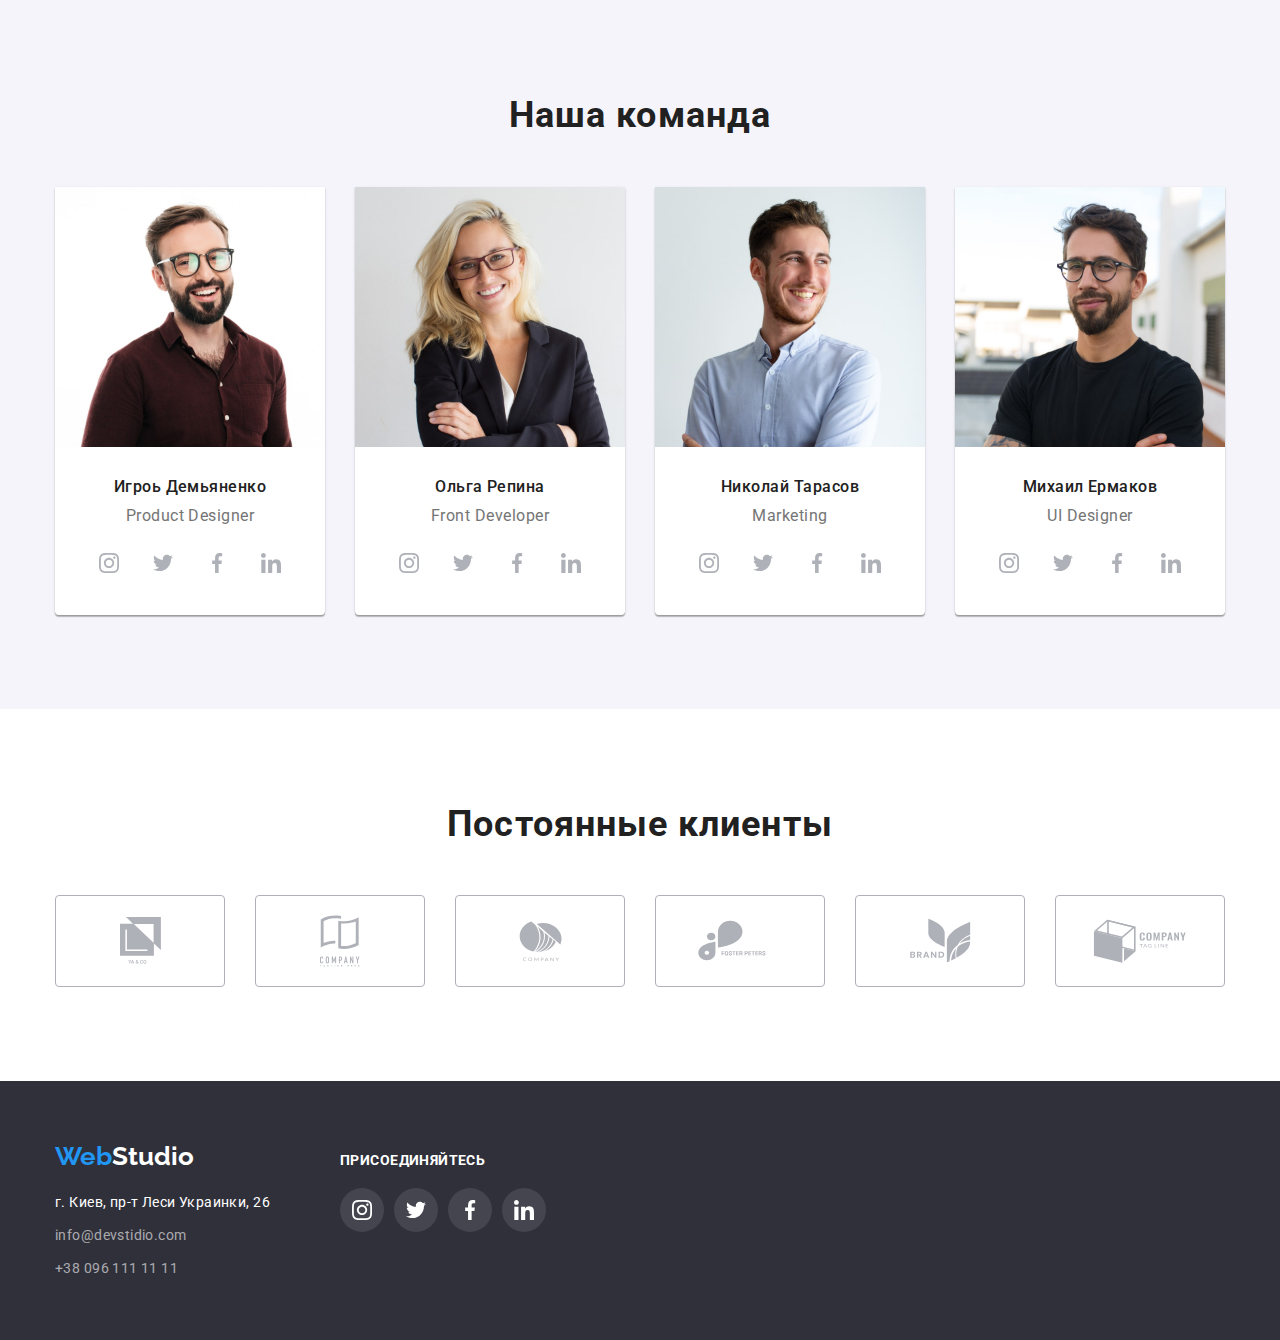
==== commit f6922f4c: "First corrections" ====
--- a/index.html
+++ b/index.html
@@ -111,9 +111,18 @@
                 <h2 class="work-title">Чем мы занимаемся</h2>
                 <!-- Флекс с картинками -->
                 <ul class="work-list list">
-                    <li class="work-image item"><img class="work-image" src="image/img-1.jpg" width="370" height="294" alt="блокноты и планшет"></li>
-                    <li class="work-image item"><img class="work-image" src="image/img-2.jpg" width="370" height="294" alt="презентация на экранах"></li>
-                    <li class="work-image item"><img class="work-image" src="image/img-3.jpg" width="370" height="294" alt="рисование с помощью палитры"></li>
+                    <li class="item">
+                        <img class="work-image" src="image/img-1.jpg" width="370" height="294" alt="блокноты и планшет">
+                        <p class="work-image-text">Десктопные приложения</p>
+                    </li>
+                    <li class="item">
+                        <img class="work-image" src="image/img-2.jpg" width="370" height="294" alt="презентация на экранах">
+                        <p class="work-image-text">Мобильные приложения</p>
+                    </li>
+                    <li class="item">
+                        <img class="work-image" src="image/img-3.jpg" width="370" height="294" alt="рисование с помощью палитры">
+                        <p class="work-image-text">Дизайнерские решения</p>
+                    </li>
                 </ul>
             </div>
         </section>
@@ -246,9 +255,9 @@
                 </ul>
             </div>
         </section>
-        <section>
+        <section class="our-clients">
             <div class="container">
-                <h2 class="our-clients">Постоянные клиенты</h2>
+                <h2 class="our-clients-title">Постоянные клиенты</h2>
                 <ul class="clients-list">
                     <li class="clients-item">
                         <a class="clients-link" href="">
@@ -335,5 +344,15 @@
             </div>
         </div>
     </footer>
+    <div class="backdrop is-hidden">
+        <div class="modal">
+            <div class="close-button">
+                <svg class="close-icon" width="11" height="11">
+                    <use href="./image/sprite.svg#icon-Vector-1"></use>
+                </svg>
+            </div>
+        </div>
+    </div>
+
 </body>
 </html>--- a/css/style.css
+++ b/css/style.css
@@ -94,6 +94,7 @@
 }
 .nav-element-blue {
   display: block;
+  position: relative;
 }
 .nav-element-blue:hover,
 .nav-element-blue:focus {
@@ -101,6 +102,16 @@
 }
 .nav-element-blue.current {
   color: var(--accent-color);
+}
+.current::after {
+  position: absolute;
+  content: "";
+  display: block;
+  width: 100%;
+  height: 4px;
+  background-color: var(--accent-color);
+  bottom: 0;
+  border-radius: 2px;
 }
 
 /* EMAIL AND PHONE NUMBER */
@@ -141,7 +152,7 @@
       rgba(47, 48, 58, 0.4),
       rgba(47, 48, 58, 0.4)
     ),
-    url(./image/hero-background-min.png);
+    url(../image/hero-background-min.png);
   text-align: center;
   padding: 200px 0px;
   max-width: 1600px;
@@ -201,6 +212,7 @@
   letter-spacing: 0.03em;
   color: var(--secondery-text-color);
 }
+
 /* ------------------WORK-------------------- */
 .work {
   padding-bottom: 94px;
@@ -220,6 +232,9 @@
 }
 .work-image {
   display: block;
+}
+.work-list .item {
+  position: relative;
 }
 .features-container {
   background-color: #f5f4fa;
@@ -228,6 +243,25 @@
   padding-bottom: 25px;
   margin-bottom: 30px;
   text-align: center;
+}
+.work-image-text {
+  position: absolute;
+  display: block;
+
+  bottom: 0;
+  width: 100%;
+  font-weight: 700;
+  font-size: 14px;
+  line-height: 1.14;
+
+  text-align: center;
+  padding-top: 27px;
+  padding-bottom: 27px;
+  letter-spacing: 0.03em;
+  text-transform: uppercase;
+
+  background-color: rgba(47, 48, 58, 0.8);
+  color: var(--main-basic-white);
 }
 
 /* ------------------TEAM-------------------- */
@@ -262,7 +296,7 @@
   display: block;
 }
 .card-box {
-  margin: 30px 0px;
+  padding: 30px 0px;
 }
 .name {
   font-weight: 500;
@@ -315,42 +349,47 @@
 
 /* ------------------НАШИ КЛИЕНТЫ-------------- */
 .our-clients {
+  padding-top: 94px;
+  padding-bottom: 94px;
+}
+
+.our-clients-title {
   font-weight: 700;
   font-size: 36px;
   line-height: 1.17;
   text-align: center;
   letter-spacing: 0.03em;
-  padding-top: 94px;
 }
 .clients-list {
   margin-top: 50px;
-  padding-bottom: 94px;
+
   display: flex;
   justify-content: space-between;
 }
 .clients-item {
   width: 170px;
   height: 92px;
+
+  text-align: center;
+}
+.clients-link {
+  width: 100%;
+  height: 100%;
+  display: flex;
+  align-items: center;
+  justify-content: center;
   border: 1px solid var(--icon-colors);
   border-radius: 4px;
-  text-align: center;
-}
-.clients-link {
-  width: 100%;
-  height: 100%;
-  display: flex;
-  align-items: center;
-  justify-content: center;
 }
 .client-icon {
   fill: var(--icon-colors);
 }
-.clients-item:hover,
-.clients-item:focus {
+.clients-link:hover,
+.clients-link:focus {
   border: 1px solid var(--accent-color);
 }
-.clients-item:hover .client-icon,
-.clients-item:focus .client-icon {
+.clients-link:hover .client-icon,
+.clients-link:focus .client-icon {
   fill: var(--accent-color);
 }
 /* ------------------FOOTER-------------------- */
@@ -361,10 +400,10 @@
 }
 .footer-conatiner {
   display: flex;
+  align-items: baseline;
 }
 .second-footer-container {
   margin-left: 70px;
-  padding-top: 12px;
 }
 .footer-websudio {
   font-family: "Raleway", sans-serif;
@@ -503,8 +542,13 @@
   margin-top: 30px;
   margin-left: 30px;
 }
-.p-works-item:focus,
-.p-works-item:hover {
+.p-works-link {
+  width: 100%;
+  height: 100%;
+  display: block;
+}
+.p-works-link:focus,
+.p-works-link:hover {
   box-shadow: 0px 1px 1px rgba(0, 0, 0, 0.12), 0px 4px 4px rgba(0, 0, 0, 0.06),
     1px 4px 6px rgba(0, 0, 0, 0.16);
 }
@@ -530,6 +574,81 @@
   letter-spacing: 0.03em;
   color: var(--secondery-text-color);
 }
+.p-works-thumb {
+  position: relative;
+}
+.p-works-thumb::before {
+  content: "";
+  position: absolute;
+  width: 100%;
+  height: 100%;
+  background-color: rgba(33, 150, 243, 0.9);
+  display: block;
+  top: 0;
+  left: 0;
+
+  opacity: 1;
+}
 .works-img {
   display: block;
 }
+.p-works-image-text {
+  position: absolute;
+
+  top: 50%;
+  left: 50%;
+
+  width: 322px;
+  height: 168px;
+
+  transform: translate(-50%, -50%);
+  display: block;
+
+  font-size: 18px;
+  line-height: 1.56;
+  letter-spacing: 0.03em;
+  color: #ffffff;
+
+  opacity: 1;
+}
+/* -------------------BACKDROP------------------- */
+
+.backdrop {
+  position: fixed;
+  top: 0;
+  left: 0;
+  width: 100%;
+  height: 100%;
+  background-color: rgba(0, 0, 0, 0.2);
+}
+.modal {
+  position: absolute;
+  top: 50%;
+  left: 50%;
+  transform: translate(-50%, -50%);
+  min-width: 528px;
+  min-height: 581px;
+  box-shadow: 0px 1px 3px rgba(0, 0, 0, 0.12), 0px 1px 1px rgba(0, 0, 0, 0.14),
+    0px 2px 1px rgba(0, 0, 0, 0.2);
+  border-radius: 4px;
+  background-color: #fff;
+}
+.backdrop.is-hidden {
+  opacity: 0;
+  pointer-events: none;
+}
+.close-button {
+  position: absolute;
+
+  right: 8px;
+  top: 8px;
+
+  display: flex;
+  width: 30px;
+  height: 30px;
+  background-color: #fff;
+  border: 1px solid rgba(0, 0, 0, 0.1);
+  border-radius: 50%;
+  justify-content: center;
+  align-items: center;
+}
